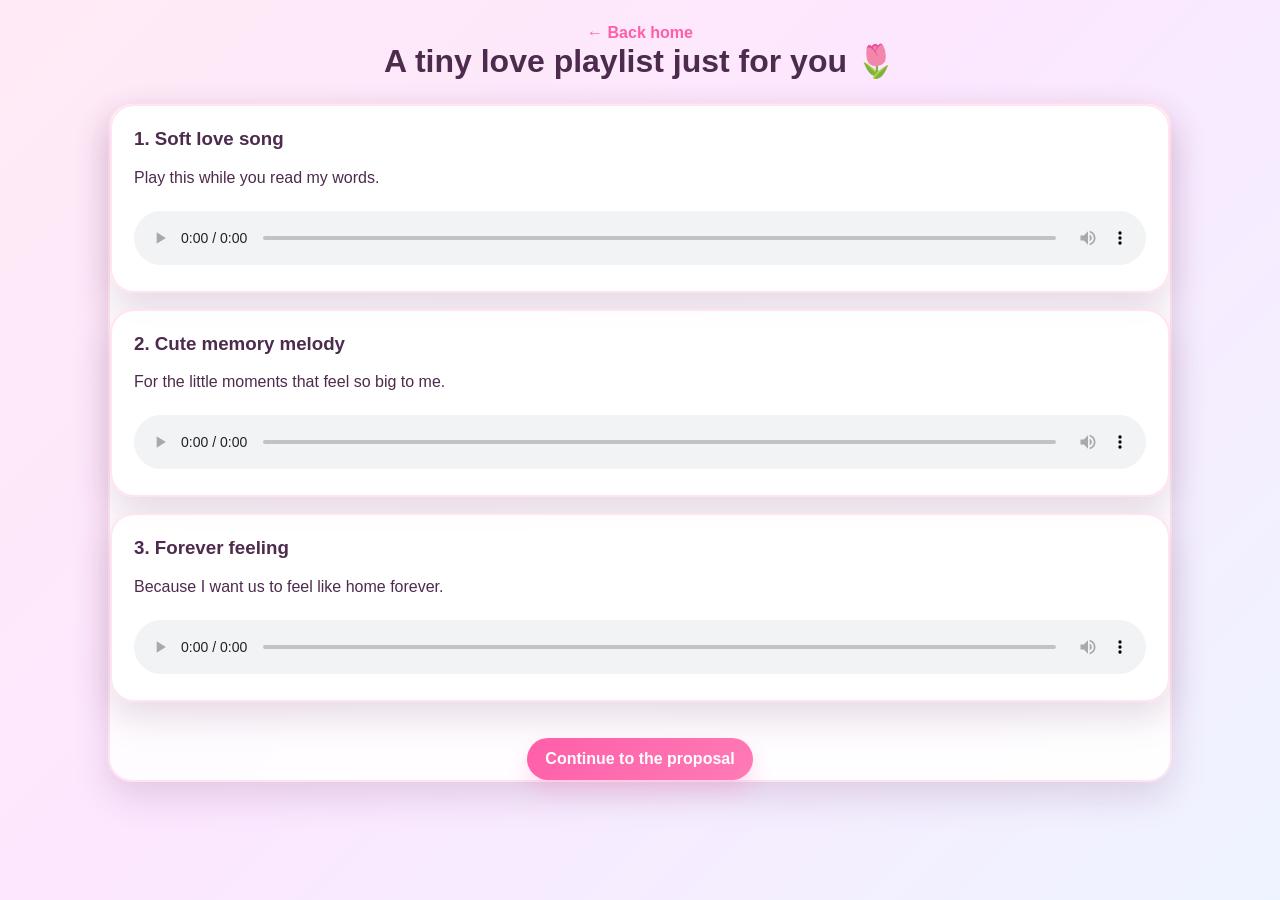
==== playlist.html @ 60e1a042 "Add files via upload" ====
<!DOCTYPE html>
<html lang="en">
  <head>
    <meta charset="UTF-8" />
    <meta name="viewport" content="width=device-width, initial-scale=1.0" />
    <title>Our Love Playlist 🎵</title>
    <link rel="stylesheet" href="styles.css" />
  </head>
  <body>
    <div class="page-shell">
      <header class="page-header">
        <a class="back-link" href="index.html">← Back home</a>
        <h1>A tiny love playlist just for you 🌷</h1>
      </header>

      <section class="playlist-card">
        <div class="playlist-item">
          <h3>1. Soft love song</h3>
          <p>Play this while you read my words.</p>
          <audio controls>
            <source src="c:\Users\HIMANSHU\Downloads\Music\Jaan Ban Gaye - Full Video  Khuda Haafiz  Vidyut J Shivaleeka O Mithoon Ft. Vishal M, Asees Kaur.mp3" type="audio/mpeg" />
          </audio>
        </div>
        <div class="playlist-item">
          <h3>2. Cute memory melody</h3>
          <p>For the little moments that feel so big to me.</p>
          <audio controls>
            <source src="c:\Users\HIMANSHU\Downloads\Music\Tu Chahiye Bajrangi Bhaijaan 128 Kbps.mp3" type="audio/mpeg" />
          </audio>
        </div>
        <div class="playlist-item">
          <h3>3. Forever feeling</h3>
          <p>Because I want us to feel like home forever.</p>
          <audio controls>
            <source src="c:\Users\HIMANSHU\Downloads\Music\Tenu Sang Rakhna Jigra 128 Kbps.mp3" type="audio/mpeg" />
          </audio>
        </div>
        <div class="actions">
          <a class="btn" href="proposal.html">Continue to the proposal</a>
        </div>
      </section>
    </div>
  </body>
</html>
---- styles.css ----
:root {
  --pink: #ff5ea8;
  --lavender: #c7b2ff;
  --cream: #fff7fb;
  --text: #4d2b4d;
  --shadow: rgba(120, 60, 110, 0.18);
}

* {
  box-sizing: border-box;
}

body {
  margin: 0;
  font-family: "Segoe UI", Tahoma, Geneva, Verdana, sans-serif;
  color: var(--text);
  background: linear-gradient(135deg, #ffeaf5 0%, #fce7ff 45%, #eef4ff 100%);
  min-height: 100vh;
}

img {
  max-width: 100%;
  display: block;
}

.page-shell {
  max-width: 1100px;
  margin: 0 auto;
  padding: 24px 18px 40px;
}

.hero-card,
.story-card,
.gallery-card,
.proposal-card,
.prank-card,
.memory-note,
.music-box,
.proposal-message,
.celebration-card,
.letter-card,
.playlist-card,
.playlist-item {
  background: rgba(255, 255, 255, 0.88);
  border: 2px solid rgba(255, 94, 168, 0.16);
  box-shadow: 0 15px 35px var(--shadow);
  border-radius: 24px;
}

.hero-card {
  padding: 34px;
  text-align: center;
}

.eyebrow {
  text-transform: uppercase;
  letter-spacing: 0.25em;
  color: var(--pink);
  font-weight: 700;
  font-size: 0.85rem;
}

h1,
h2,
h3 {
  margin-top: 0;
}

.hero-text,
.story-card p,
.memory-note p,
.proposal-message p,
.prank-card p,
.tiny-note {
  font-size: 1.03rem;
  line-height: 1.7;
}

.actions,
.button-zone {
  display: flex;
  gap: 12px;
  justify-content: center;
  flex-wrap: wrap;
  margin-top: 20px;
}

.btn {
  display: inline-block;
  text-decoration: none;
  border: none;
  cursor: pointer;
  padding: 12px 18px;
  border-radius: 999px;
  font-weight: 700;
  color: white;
  background: linear-gradient(135deg, var(--pink), #ff7bb6);
  transition: transform 0.2s ease, box-shadow 0.2s ease;
  box-shadow: 0 10px 20px rgba(255, 94, 168, 0.2);
}

.btn:hover {
  transform: translateY(-2px);
}

.btn-secondary {
  background: linear-gradient(135deg, var(--lavender), #9c7dff);
}

.btn-danger {
  background: linear-gradient(135deg, #ff7b7b, #ff4d6d);
}

.btn-success {
  background: linear-gradient(135deg, #4ecb71, #2abf8d);
}

.story-grid {
  display: grid;
  grid-template-columns: repeat(2, minmax(0, 1fr));
  gap: 20px;
  margin-top: 22px;
}

.story-card,
.gallery-card,
.memory-note,
.proposal-card,
.prank-card {
  padding: 24px;
}

.accent-card {
  background: linear-gradient(135deg, #fff2fa, #f6eaff);
}

.timeline {
  padding-left: 18px;
  line-height: 1.8;
}

.page-header {
  text-align: center;
  margin-bottom: 22px;
}

.back-link {
  color: var(--pink);
  font-weight: 700;
  text-decoration: none;
}

.gallery-grid {
  display: grid;
  grid-template-columns: repeat(2, minmax(0, 1fr));
  gap: 18px;
}

.gallery-card img {
  width: 100%;
  height: 260px;
  object-fit: cover;
  border-radius: 16px;
}

.gallery-caption {
  padding-top: 12px;
}

.memory-note {
  margin-top: 22px;
  text-align: center;
}

.proposal-card {
  display: grid;
  grid-template-columns: 1fr 1fr;
  gap: 20px;
}

.music-box,
.proposal-message,
.letter-preview,
.letter-box,
.playlist-item {
  padding: 22px;
}

.letter-card,
.playlist-card {
  display: grid;
  gap: 16px;
}

.letter-preview input {
  width: 100%;
  padding: 12px 14px;
  border-radius: 12px;
  border: 1px solid #f1b7d6;
  margin: 10px 0;
}

audio {
  width: 100%;
  margin-top: 8px;
}

.celebration {
  margin-top: 18px;
}

.hidden {
  display: none;
}

.emoji-stack {
  font-size: 2rem;
  margin-top: 10px;
}

@media (max-width: 800px) {
  .story-grid,
  .gallery-grid,
  .proposal-card {
    grid-template-columns: 1fr;
  }
}
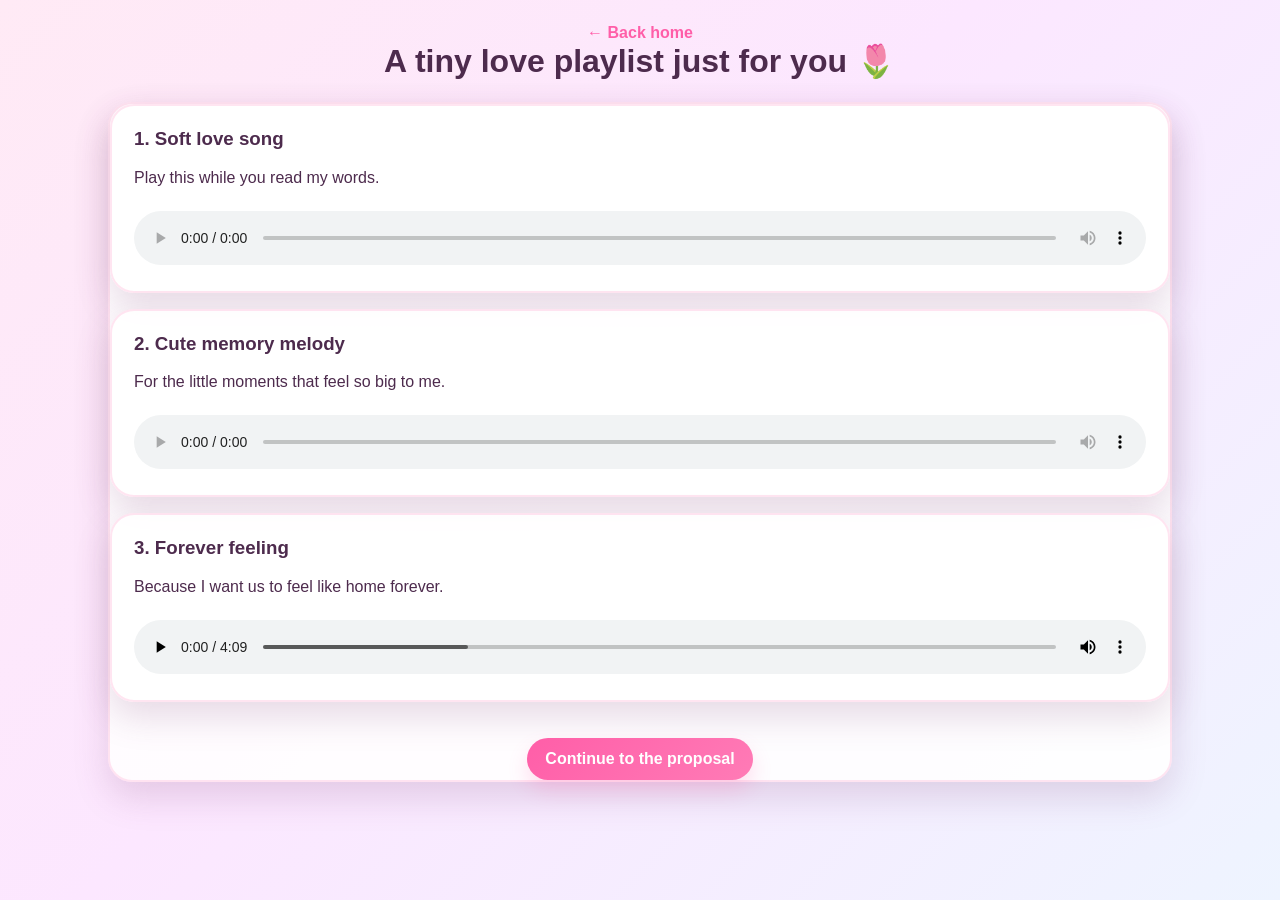
==== commit 3021f76b: "Update playlist.html" ====
--- a/playlist.html
+++ b/playlist.html
@@ -18,21 +18,21 @@
           <h3>1. Soft love song</h3>
           <p>Play this while you read my words.</p>
           <audio controls>
-            <source src="c:\Users\HIMANSHU\Downloads\Music\Jaan Ban Gaye - Full Video  Khuda Haafiz  Vidyut J Shivaleeka O Mithoon Ft. Vishal M, Asees Kaur.mp3" type="audio/mpeg" />
+            <source src="songs/song1.mp3.mp3" type="audio/mpeg" />
           </audio>
         </div>
         <div class="playlist-item">
           <h3>2. Cute memory melody</h3>
           <p>For the little moments that feel so big to me.</p>
           <audio controls>
-            <source src="c:\Users\HIMANSHU\Downloads\Music\Tu Chahiye Bajrangi Bhaijaan 128 Kbps.mp3" type="audio/mpeg" />
+            <source src="songs/song4.mp3.mp3" type="audio/mpeg" />
           </audio>
         </div>
         <div class="playlist-item">
           <h3>3. Forever feeling</h3>
           <p>Because I want us to feel like home forever.</p>
           <audio controls>
-            <source src="c:\Users\HIMANSHU\Downloads\Music\Tenu Sang Rakhna Jigra 128 Kbps.mp3" type="audio/mpeg" />
+            <source src="songs/song3.mp3.mp3" type="audio/mpeg" />
           </audio>
         </div>
         <div class="actions">
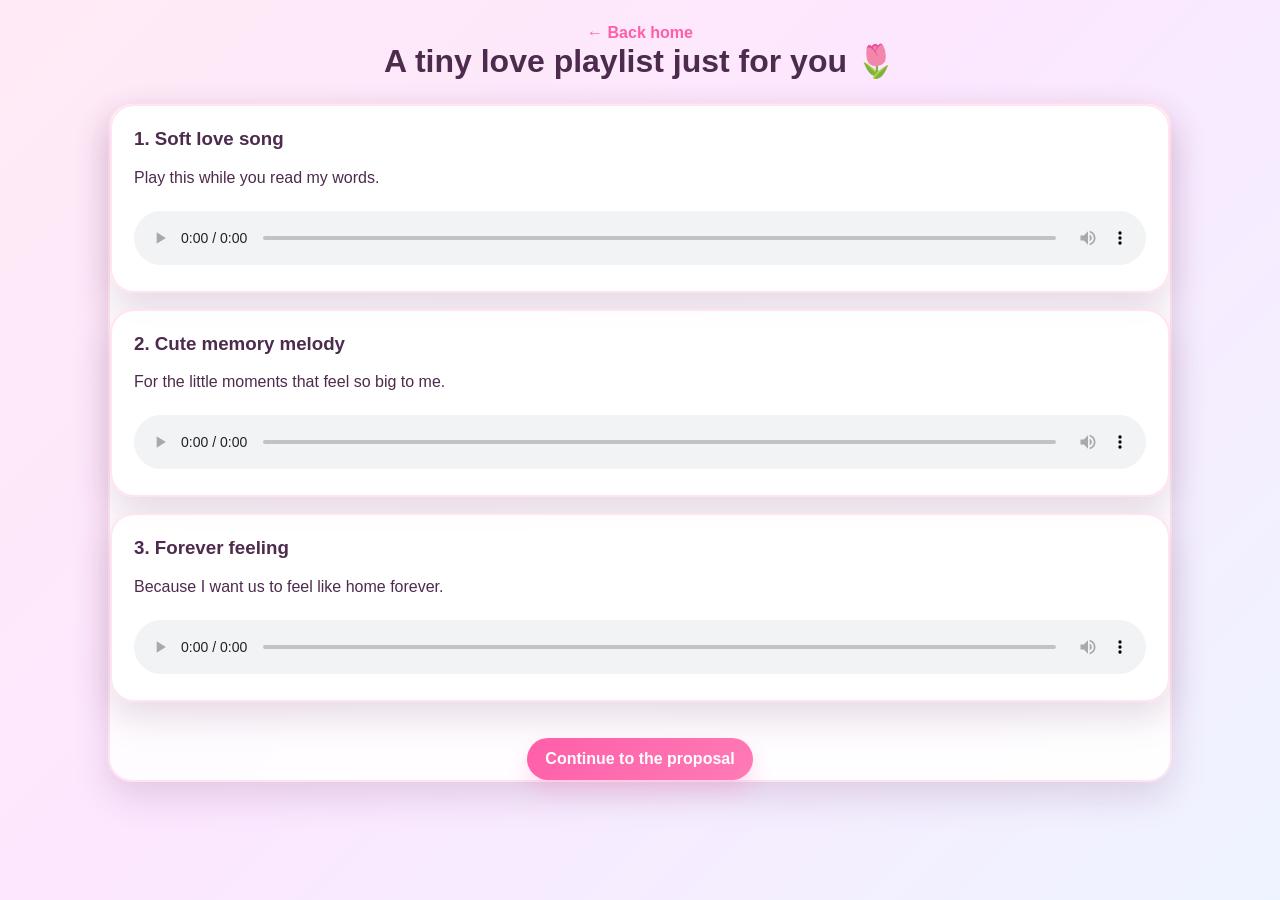
==== commit d1370f6d: "Update playlist.html" ====
--- a/playlist.html
+++ b/playlist.html
@@ -18,21 +18,21 @@
           <h3>1. Soft love song</h3>
           <p>Play this while you read my words.</p>
           <audio controls>
-            <source src="songs/song1.mp3.mp3" type="audio/mpeg" />
+            <source src="songs/song1.mp3" type="audio/mpeg" />
           </audio>
         </div>
         <div class="playlist-item">
           <h3>2. Cute memory melody</h3>
           <p>For the little moments that feel so big to me.</p>
           <audio controls>
-            <source src="songs/song4.mp3.mp3" type="audio/mpeg" />
+            <source src="songs/song4.mp3" type="audio/mpeg" />
           </audio>
         </div>
         <div class="playlist-item">
           <h3>3. Forever feeling</h3>
           <p>Because I want us to feel like home forever.</p>
           <audio controls>
-            <source src="songs/song3.mp3.mp3" type="audio/mpeg" />
+            <source src="songs/song3.mp3" type="audio/mpeg" />
           </audio>
         </div>
         <div class="actions">
